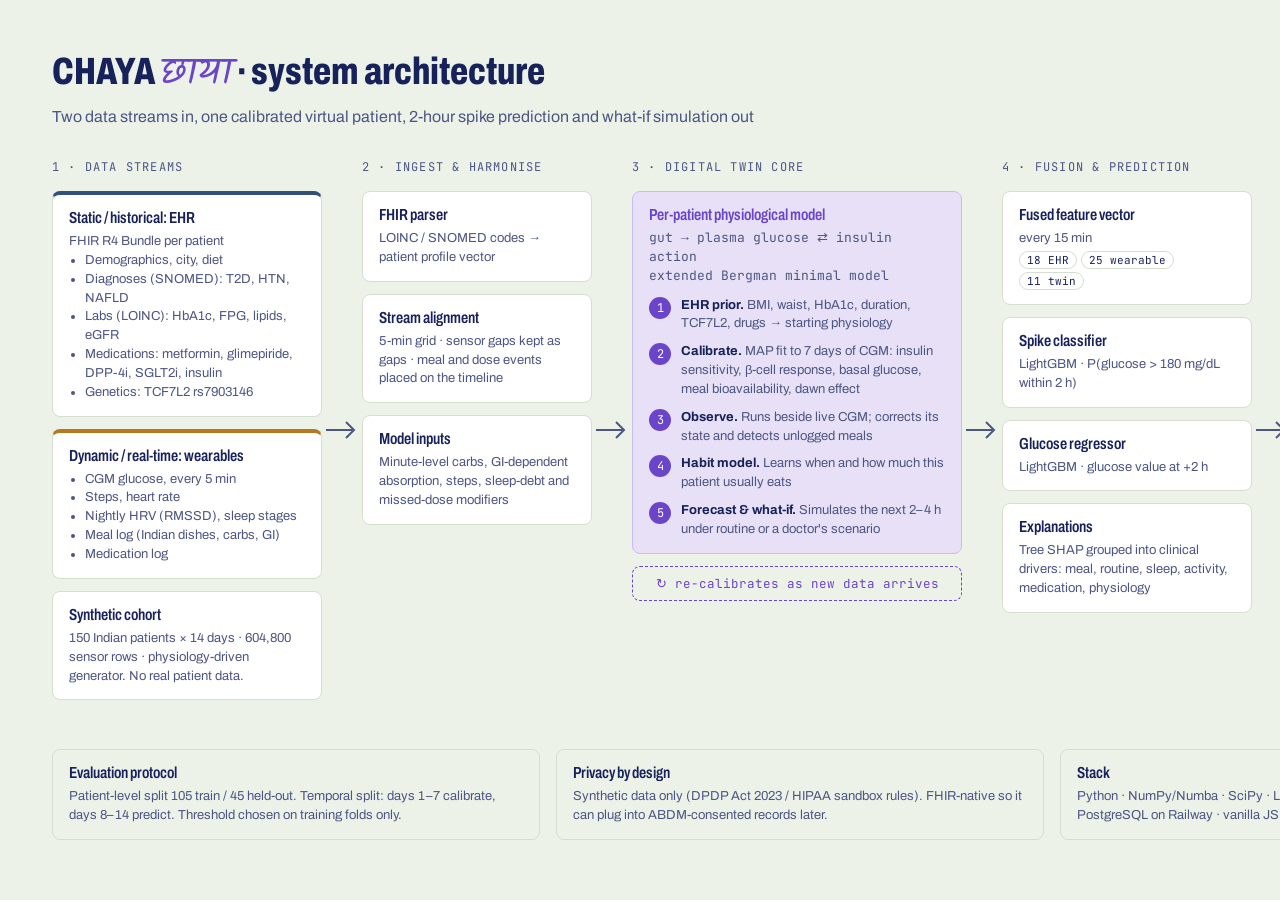
==== docs/src/architecture.html @ 383ad7bc "v1_glucotwin" ====
<!doctype html>
<html lang="en"><head><meta charset="utf-8"><title>Chaya Architecture</title>
<link rel="stylesheet" href="fonts.css">
<style>
@page{size:1600px 880px;margin:0}
:root{--ink:#18225a;--muted:#4d5683;--line:#d5dfd0;--bg:#edf2e9;--twin:#6a44c9;--twin-soft:#e7e0f7;--spike:#bd3326;--amber:#b7791f;--amber-soft:#f6ecd8;--blue:#33507a;--blue-soft:#e3e9f3}
*{box-sizing:border-box}
body{margin:0;width:1600px;height:880px;background:var(--bg);font-family:"Archivo",sans-serif;color:var(--ink);padding:44px 52px;position:relative}
h1{font-family:"Archivo",sans-serif;font-stretch:74%;font-weight:800;font-size:38px;margin:0}
h1 b{color:var(--twin);font-weight:600}
.sub{color:var(--muted);font-size:16px;margin-top:4px}
.cols{display:grid;grid-template-columns:270px 40px 230px 40px 330px 40px 250px 40px 230px;margin-top:34px;align-items:stretch}
.col{display:flex;flex-direction:column;gap:12px}
.ch{font-family:"JetBrains Mono",monospace;font-size:12px;letter-spacing:.1em;text-transform:uppercase;color:var(--muted);height:20px}
.box{background:#fff;border:1px solid var(--line);border-radius:8px;padding:14px 16px}
.box h3{margin:0 0 6px;font-size:16px;font-family:"Archivo",sans-serif;font-stretch:74%;font-weight:600}
.box p,.box li{margin:0;font-size:13px;color:var(--muted);line-height:1.45}
.box ul{margin:0;padding-left:16px}
.static{border-top:4px solid var(--blue)} .dyn{border-top:4px solid var(--amber)}
.twin{background:var(--twin-soft);border-color:#cbbcef}
.twin h3{color:var(--twin)}
.mono{font-family:"JetBrains Mono",monospace;font-size:12px;color:var(--ink)}
.arrow{display:flex;align-items:center;justify-content:center}
.arrow svg{width:40px;height:40px}
.step{display:flex;gap:10px;align-items:flex-start}
.step i{font-style:normal;font-family:"JetBrains Mono",monospace;font-size:12px;background:var(--twin);color:#fff;border-radius:50%;width:22px;height:22px;display:flex;align-items:center;justify-content:center;flex:none;margin-top:1px}
.loop{font-size:12.5px;color:var(--twin);font-family:"JetBrains Mono",monospace;text-align:center;border:1px dashed var(--twin);border-radius:8px;padding:8px}
.bottom{position:absolute;left:52px;right:52px;bottom:40px;display:grid;grid-template-columns:repeat(3,1fr);gap:16px}
.bottom .box{background:transparent}
.tag{display:inline-block;font-family:"JetBrains Mono",monospace;font-size:11px;padding:1px 7px;border-radius:12px;background:#fff;border:1px solid var(--line);margin:3px 4px 0 0;color:var(--ink)}
.out{border-top:4px solid var(--spike)}
</style></head><body>
<h1><span style="text-transform:uppercase;font-weight:800;font-stretch:72%">Chaya</span> <span style="font-family:Kalam;color:var(--twin);font-weight:400">छाया</span> · system architecture</h1>
<div class="sub">Two data streams in, one calibrated virtual patient, 2-hour spike prediction and what-if simulation out</div>
<div class="cols">
  <div class="col">
    <div class="ch">1 · Data streams</div>
    <div class="box static"><h3>Static / historical: EHR</h3>
      <p>FHIR R4 Bundle per patient</p>
      <ul><li>Demographics, city, diet</li><li>Diagnoses (SNOMED): T2D, HTN, NAFLD</li><li>Labs (LOINC): HbA1c, FPG, lipids, eGFR</li><li>Medications: metformin, glimepiride, DPP-4i, SGLT2i, insulin</li><li>Genetics: TCF7L2 rs7903146</li></ul></div>
    <div class="box dyn"><h3>Dynamic / real-time: wearables</h3>
      <ul><li>CGM glucose, every 5 min</li><li>Steps, heart rate</li><li>Nightly HRV (RMSSD), sleep stages</li><li>Meal log (Indian dishes, carbs, GI)</li><li>Medication log</li></ul></div>
    <div class="box"><h3>Synthetic cohort</h3><p>150 Indian patients × 14 days · 604,800 sensor rows · physiology-driven generator. No real patient data.</p></div>
  </div>
  <div class="arrow"><svg viewBox="0 0 40 40"><path d="M4 20h28m-8-8 8 8-8 8" fill="none" stroke="#4d5683" stroke-width="2"/></svg></div>
  <div class="col">
    <div class="ch">2 · Ingest &amp; harmonise</div>
    <div class="box"><h3>FHIR parser</h3><p>LOINC / SNOMED codes → patient profile vector</p></div>
    <div class="box"><h3>Stream alignment</h3><p>5-min grid · sensor gaps kept as gaps · meal and dose events placed on the timeline</p></div>
    <div class="box"><h3>Model inputs</h3><p>Minute-level carbs, GI-dependent absorption, steps, sleep-debt and missed-dose modifiers</p></div>
  </div>
  <div class="arrow"><svg viewBox="0 0 40 40"><path d="M4 20h28m-8-8 8 8-8 8" fill="none" stroke="#4d5683" stroke-width="2"/></svg></div>
  <div class="col">
    <div class="ch">3 · Digital twin core</div>
    <div class="box twin">
      <h3>Per-patient physiological model</h3>
      <p class="mono" style="margin-bottom:10px">gut → plasma glucose ⇄ insulin action<br>extended Bergman minimal model</p>
      <div style="display:grid;gap:9px">
        <div class="step"><i>1</i><p><b style="color:var(--ink)">EHR prior.</b> BMI, waist, HbA1c, duration, TCF7L2, drugs → starting physiology</p></div>
        <div class="step"><i>2</i><p><b style="color:var(--ink)">Calibrate.</b> MAP fit to 7 days of CGM: insulin sensitivity, β-cell response, basal glucose, meal bioavailability, dawn effect</p></div>
        <div class="step"><i>3</i><p><b style="color:var(--ink)">Observe.</b> Runs beside live CGM; corrects its state and detects unlogged meals</p></div>
        <div class="step"><i>4</i><p><b style="color:var(--ink)">Habit model.</b> Learns when and how much this patient usually eats</p></div>
        <div class="step"><i>5</i><p><b style="color:var(--ink)">Forecast &amp; what-if.</b> Simulates the next 2–4 h under routine or a doctor's scenario</p></div>
      </div>
    </div>
    <div class="loop">↻ re-calibrates as new data arrives</div>
  </div>
  <div class="arrow"><svg viewBox="0 0 40 40"><path d="M4 20h28m-8-8 8 8-8 8" fill="none" stroke="#4d5683" stroke-width="2"/></svg></div>
  <div class="col">
    <div class="ch">4 · Fusion &amp; prediction</div>
    <div class="box"><h3>Fused feature vector</h3><p>every 15 min</p>
      <span class="tag">18 EHR</span><span class="tag">25 wearable</span><span class="tag">11 twin</span></div>
    <div class="box"><h3>Spike classifier</h3><p>LightGBM · P(glucose &gt; 180 mg/dL within 2 h)</p></div>
    <div class="box"><h3>Glucose regressor</h3><p>LightGBM · glucose value at +2 h</p></div>
    <div class="box"><h3>Explanations</h3><p>Tree SHAP grouped into clinical drivers: meal, routine, sleep, activity, medication, physiology</p></div>
  </div>
  <div class="arrow"><svg viewBox="0 0 40 40"><path d="M4 20h28m-8-8 8 8-8 8" fill="none" stroke="#4d5683" stroke-width="2"/></svg></div>
  <div class="col">
    <div class="ch">5 · Delivery</div>
    <div class="box out"><h3>FastAPI on Railway</h3><p class="mono">PostgreSQL · /patients<br>/simulate · /notes · /pipeline</p></div>
    <div class="box out"><h3>Chaya web app</h3><ul><li>Home with live forecast slip</li><li>Register, case sheet, stamps</li><li>Reasons, twin physiology</li><li>Rx pad what-if + case notes</li><li>Product tour, case walkthrough</li></ul></div>
    <div class="box"><h3>Patient nudge <span style="color:var(--muted);font-weight:400">(next)</span></h3><p>“Walk 15 min after lunch today”</p></div>
  </div>
</div>
<div class="bottom">
  <div class="box"><h3>Evaluation protocol</h3><p>Patient-level split 105 train / 45 held-out. Temporal split: days 1–7 calibrate, days 8–14 predict. Threshold chosen on training folds only.</p></div>
  <div class="box"><h3>Privacy by design</h3><p>Synthetic data only (DPDP Act 2023 / HIPAA sandbox rules). FHIR-native so it can plug into ABDM-consented records later.</p></div>
  <div class="box"><h3>Stack</h3><p>Python · NumPy/Numba · SciPy · LightGBM · FastAPI · SQLAlchemy · PostgreSQL on Railway · vanilla JS + D3</p></div>
</div>
</body></html>
---- docs/src/fonts.css ----
@font-face{font-family:"IBM Plex Mono";font-weight:400;src:url(fonts/ibm-plex-mono-latin-400-normal.woff2) format("woff2")}
@font-face{font-family:"IBM Plex Mono";font-weight:500;src:url(fonts/ibm-plex-mono-latin-500-normal.woff2) format("woff2")}
@font-face{font-family:"IBM Plex Sans Condensed";font-weight:500;src:url(fonts/ibm-plex-sans-condensed-latin-500-normal.woff2) format("woff2")}
@font-face{font-family:"IBM Plex Sans Condensed";font-weight:600;src:url(fonts/ibm-plex-sans-condensed-latin-600-normal.woff2) format("woff2")}
@font-face{font-family:"IBM Plex Sans";font-weight:400;src:url(fonts/ibm-plex-sans-latin-400-normal.woff2) format("woff2")}
@font-face{font-family:"IBM Plex Sans";font-weight:500;src:url(fonts/ibm-plex-sans-latin-500-normal.woff2) format("woff2")}
@font-face{font-family:"IBM Plex Sans";font-weight:600;src:url(fonts/ibm-plex-sans-latin-600-normal.woff2) format("woff2")}
@font-face{font-family:"Archivo";font-weight:100 900;font-stretch:62% 125%;src:url(fonts/archivo-var.woff2) format("woff2")}
@font-face{font-family:"JetBrains Mono";font-weight:100 800;src:url(fonts/jetbrains-mono-var.woff2) format("woff2")}
@font-face{font-family:"Kalam";font-weight:400;src:url(fonts/kalam-400.woff2) format("woff2");unicode-range:U+0000-00FF,U+2010-2027}
@font-face{font-family:"Kalam";font-weight:700;src:url(fonts/kalam-700.woff2) format("woff2");unicode-range:U+0000-00FF}
@font-face{font-family:"Kalam";font-weight:400;src:url(fonts/kalam-deva-400.woff2) format("woff2");unicode-range:U+0900-097F,U+200C-200D,U+25CC}
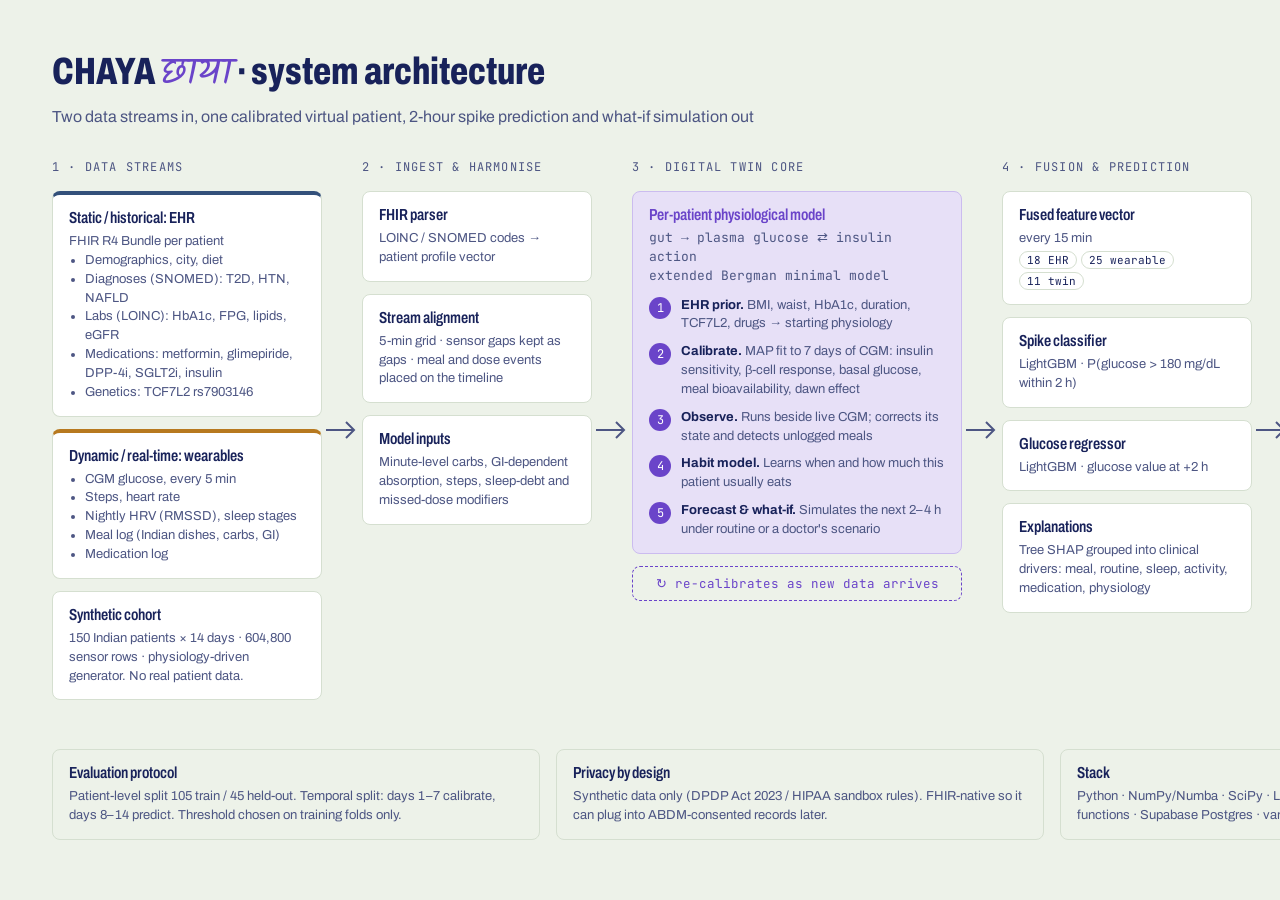
==== commit c6ef50d7: "Docs and screenshots updated for the Vercel + Supabase setup Co-Authored-By: Claude Opus 5.5 <norepl" ====
--- a/docs/src/architecture.html
+++ b/docs/src/architecture.html
@@ -77,7 +77,7 @@
   <div class="arrow"><svg viewBox="0 0 40 40"><path d="M4 20h28m-8-8 8 8-8 8" fill="none" stroke="#4d5683" stroke-width="2"/></svg></div>
   <div class="col">
     <div class="ch">5 · Delivery</div>
-    <div class="box out"><h3>FastAPI on Railway</h3><p class="mono">PostgreSQL · /patients<br>/simulate · /notes · /pipeline</p></div>
+    <div class="box out"><h3>Vercel + Supabase</h3><p class="mono">API function · /patients<br>/notes · /alerts · /meta</p><p>Supabase Postgres with row-level security</p></div>
     <div class="box out"><h3>Chaya web app</h3><ul><li>Home with live forecast slip</li><li>Register, case sheet, stamps</li><li>Reasons, twin physiology</li><li>Rx pad what-if + case notes</li><li>Product tour, case walkthrough</li></ul></div>
     <div class="box"><h3>Patient nudge <span style="color:var(--muted);font-weight:400">(next)</span></h3><p>“Walk 15 min after lunch today”</p></div>
   </div>
@@ -85,6 +85,6 @@
 <div class="bottom">
   <div class="box"><h3>Evaluation protocol</h3><p>Patient-level split 105 train / 45 held-out. Temporal split: days 1–7 calibrate, days 8–14 predict. Threshold chosen on training folds only.</p></div>
   <div class="box"><h3>Privacy by design</h3><p>Synthetic data only (DPDP Act 2023 / HIPAA sandbox rules). FHIR-native so it can plug into ABDM-consented records later.</p></div>
-  <div class="box"><h3>Stack</h3><p>Python · NumPy/Numba · SciPy · LightGBM · FastAPI · SQLAlchemy · PostgreSQL on Railway · vanilla JS + D3</p></div>
+  <div class="box"><h3>Stack</h3><p>Python · NumPy/Numba · SciPy · LightGBM · FastAPI (local pipeline) · Vercel functions · Supabase Postgres · vanilla JS + D3</p></div>
 </div>
 </body></html>
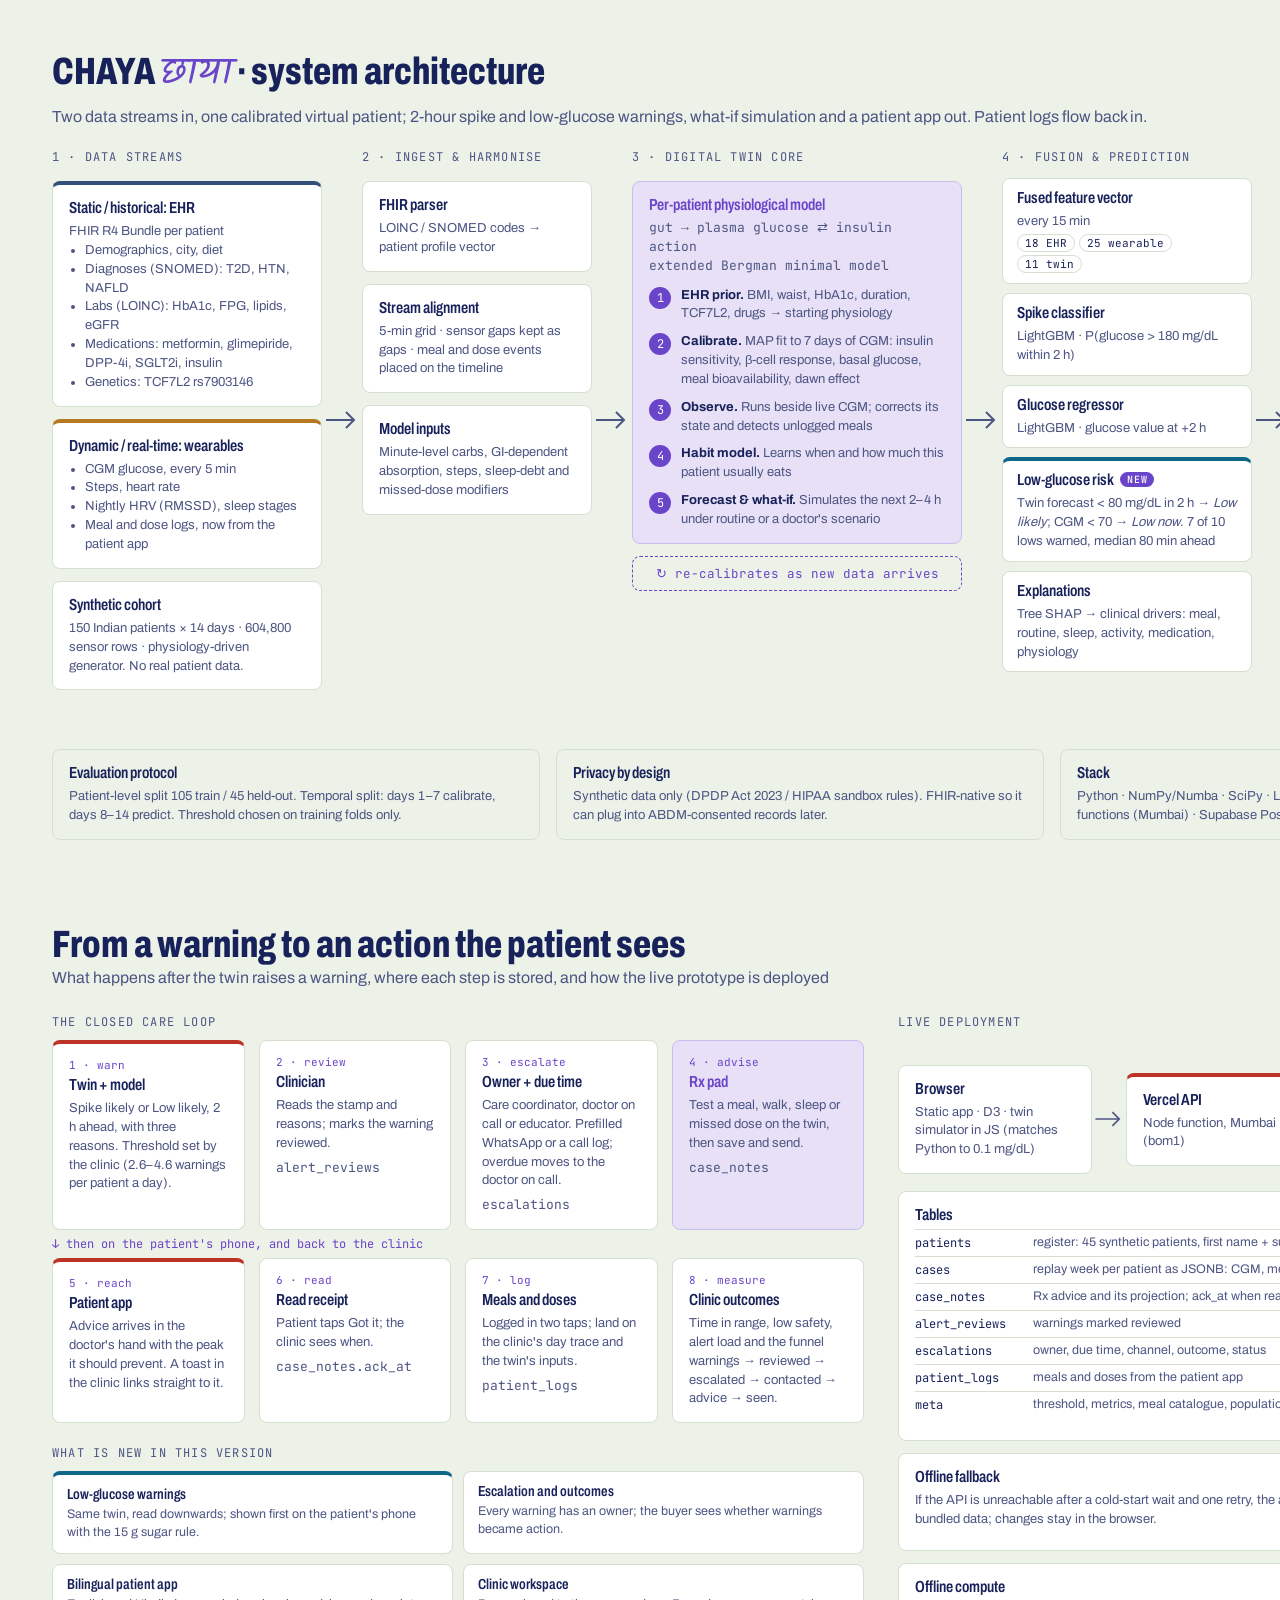
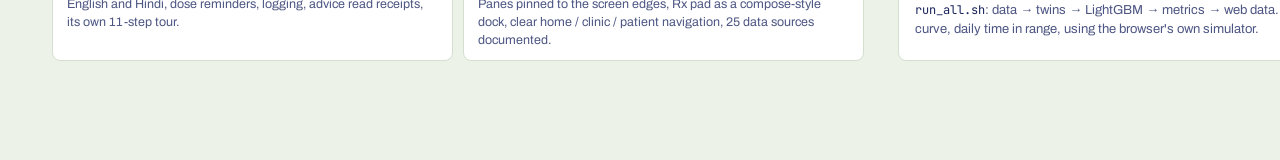
==== commit 94268a19: "Submission docs: README, product brief, model card, two-page architecture, 22-slide presentation, vi" ====
--- a/docs/src/architecture.html
+++ b/docs/src/architecture.html
@@ -5,11 +5,16 @@
 @page{size:1600px 880px;margin:0}
 :root{--ink:#18225a;--muted:#4d5683;--line:#d5dfd0;--bg:#edf2e9;--twin:#6a44c9;--twin-soft:#e7e0f7;--spike:#bd3326;--amber:#b7791f;--amber-soft:#f6ecd8;--blue:#33507a;--blue-soft:#e3e9f3}
 *{box-sizing:border-box}
-body{margin:0;width:1600px;height:880px;background:var(--bg);font-family:"Archivo",sans-serif;color:var(--ink);padding:44px 52px;position:relative}
+body{margin:0;width:1600px;background:var(--bg);font-family:"Archivo",sans-serif;color:var(--ink)}
+.page{width:1600px;height:880px;padding:44px 52px;position:relative;overflow:hidden;break-after:page;page-break-after:always}
+.page:last-child{break-after:auto;page-break-after:auto}
+.pg{position:absolute;right:52px;top:50px;font-family:"JetBrains Mono",monospace;font-size:12px;color:var(--muted);letter-spacing:.08em}
 h1{font-family:"Archivo",sans-serif;font-stretch:74%;font-weight:800;font-size:38px;margin:0}
 h1 b{color:var(--twin);font-weight:600}
 .sub{color:var(--muted);font-size:16px;margin-top:4px}
-.cols{display:grid;grid-template-columns:270px 40px 230px 40px 330px 40px 250px 40px 230px;margin-top:34px;align-items:stretch}
+.cols{display:grid;grid-template-columns:270px 40px 230px 40px 330px 40px 250px 40px 230px;margin-top:24px;align-items:stretch}
+.cols .col:nth-child(7) .box{padding:10px 14px}
+.cols .col:nth-child(7){gap:9px}
 .col{display:flex;flex-direction:column;gap:12px}
 .ch{font-family:"JetBrains Mono",monospace;font-size:12px;letter-spacing:.1em;text-transform:uppercase;color:var(--muted);height:20px}
 .box{background:#fff;border:1px solid var(--line);border-radius:8px;padding:14px 16px}
@@ -29,9 +34,30 @@
 .bottom .box{background:transparent}
 .tag{display:inline-block;font-family:"JetBrains Mono",monospace;font-size:11px;padding:1px 7px;border-radius:12px;background:#fff;border:1px solid var(--line);margin:3px 4px 0 0;color:var(--ink)}
 .out{border-top:4px solid var(--spike)}
+.low{border-top:4px solid #0e6688}
+.new{display:inline-block;font-family:"JetBrains Mono",monospace;font-size:10px;letter-spacing:.08em;text-transform:uppercase;color:#fff;background:var(--twin);border-radius:10px;padding:1px 7px;margin-left:6px;vertical-align:2px;font-stretch:100%;font-weight:500}
+/* page 2 */
+.p2{display:grid;grid-template-columns:1.25fr 1fr;gap:34px;margin-top:28px}
+.loopwrap{position:relative}
+.lane{display:grid;grid-template-columns:repeat(4,1fr);gap:14px}
+.lane .box{min-height:150px}
+.lh{font-family:"JetBrains Mono",monospace;font-size:12px;letter-spacing:.1em;text-transform:uppercase;color:var(--muted);margin:0 0 10px}
+.n{font-family:"JetBrains Mono",monospace;font-size:11px;color:var(--twin);display:block;margin-bottom:4px}
+.down{display:flex;justify-content:space-around;height:28px;align-items:center;color:var(--muted)}
+.dep{display:grid;gap:12px}
+.deprow{display:grid;grid-template-columns:1fr 34px 1fr 34px 1fr;align-items:center}
+.tbl{width:100%;border-collapse:collapse;font-size:12.5px}
+.tbl td{padding:5px 0;border-top:1px solid var(--line);color:var(--muted);vertical-align:top}
+.tbl td:first-child{font-family:"JetBrains Mono",monospace;color:var(--ink);width:118px;font-size:12px}
+.news{display:grid;grid-template-columns:1fr 1fr;gap:10px}
+.news .box{padding:11px 14px}
+.news .box h3{font-size:14.5px;margin-bottom:3px}
+.news .box p{font-size:12.5px}
 </style></head><body>
+<section class="page">
+<span class="pg">1 / 2 · PIPELINE</span>
 <h1><span style="text-transform:uppercase;font-weight:800;font-stretch:72%">Chaya</span> <span style="font-family:Kalam;color:var(--twin);font-weight:400">छाया</span> · system architecture</h1>
-<div class="sub">Two data streams in, one calibrated virtual patient, 2-hour spike prediction and what-if simulation out</div>
+<div class="sub">Two data streams in, one calibrated virtual patient; 2-hour spike and low-glucose warnings, what-if simulation and a patient app out. Patient logs flow back in.</div>
 <div class="cols">
   <div class="col">
     <div class="ch">1 · Data streams</div>
@@ -39,7 +65,7 @@
       <p>FHIR R4 Bundle per patient</p>
       <ul><li>Demographics, city, diet</li><li>Diagnoses (SNOMED): T2D, HTN, NAFLD</li><li>Labs (LOINC): HbA1c, FPG, lipids, eGFR</li><li>Medications: metformin, glimepiride, DPP-4i, SGLT2i, insulin</li><li>Genetics: TCF7L2 rs7903146</li></ul></div>
     <div class="box dyn"><h3>Dynamic / real-time: wearables</h3>
-      <ul><li>CGM glucose, every 5 min</li><li>Steps, heart rate</li><li>Nightly HRV (RMSSD), sleep stages</li><li>Meal log (Indian dishes, carbs, GI)</li><li>Medication log</li></ul></div>
+      <ul><li>CGM glucose, every 5 min</li><li>Steps, heart rate</li><li>Nightly HRV (RMSSD), sleep stages</li><li>Meal and dose logs, now from the patient app</li></ul></div>
     <div class="box"><h3>Synthetic cohort</h3><p>150 Indian patients × 14 days · 604,800 sensor rows · physiology-driven generator. No real patient data.</p></div>
   </div>
   <div class="arrow"><svg viewBox="0 0 40 40"><path d="M4 20h28m-8-8 8 8-8 8" fill="none" stroke="#4d5683" stroke-width="2"/></svg></div>
@@ -72,19 +98,76 @@
       <span class="tag">18 EHR</span><span class="tag">25 wearable</span><span class="tag">11 twin</span></div>
     <div class="box"><h3>Spike classifier</h3><p>LightGBM · P(glucose &gt; 180 mg/dL within 2 h)</p></div>
     <div class="box"><h3>Glucose regressor</h3><p>LightGBM · glucose value at +2 h</p></div>
-    <div class="box"><h3>Explanations</h3><p>Tree SHAP grouped into clinical drivers: meal, routine, sleep, activity, medication, physiology</p></div>
+    <div class="box low"><h3>Low-glucose risk<span class="new">new</span></h3><p>Twin forecast &lt; 80 mg/dL in 2 h → <i>Low likely</i>; CGM &lt; 70 → <i>Low now</i>. 7 of 10 lows warned, median 80 min ahead</p></div>
+    <div class="box"><h3>Explanations</h3><p>Tree SHAP → clinical drivers: meal, routine, sleep, activity, medication, physiology</p></div>
   </div>
   <div class="arrow"><svg viewBox="0 0 40 40"><path d="M4 20h28m-8-8 8 8-8 8" fill="none" stroke="#4d5683" stroke-width="2"/></svg></div>
   <div class="col">
     <div class="ch">5 · Delivery</div>
-    <div class="box out"><h3>Vercel + Supabase</h3><p class="mono">API function · /patients<br>/notes · /alerts · /meta</p><p>Supabase Postgres with row-level security</p></div>
-    <div class="box out"><h3>Chaya web app</h3><ul><li>Home with live forecast slip</li><li>Register, case sheet, stamps</li><li>Reasons, twin physiology</li><li>Rx pad what-if + case notes</li><li>Product tour, case walkthrough</li></ul></div>
-    <div class="box"><h3>Patient nudge <span style="color:var(--muted);font-weight:400">(next)</span></h3><p>“Walk 15 min after lunch today”</p></div>
+    <div class="box out"><h3>Simulated clinic</h3><ul><li>Pinned register, case sheet, stamps</li><li>Reasons, twin physiology</li><li>Escalation: owner, WhatsApp, call log</li><li>Rx pad dock: what-if → save &amp; send</li><li>Alert threshold · Outcomes page</li></ul></div>
+    <div class="box out"><h3>Patient app<span class="new">new</span></h3><ul><li>English · हिंदी</li><li>Glucose + 2 h shadow, plain warnings</li><li>Dose reminders, meal logging</li><li>Doctor's advice with read receipt</li></ul></div>
+    <div class="loop" style="text-align:left">↺ meals and doses logged in the app feed the twin's inputs</div>
   </div>
 </div>
 <div class="bottom">
   <div class="box"><h3>Evaluation protocol</h3><p>Patient-level split 105 train / 45 held-out. Temporal split: days 1–7 calibrate, days 8–14 predict. Threshold chosen on training folds only.</p></div>
   <div class="box"><h3>Privacy by design</h3><p>Synthetic data only (DPDP Act 2023 / HIPAA sandbox rules). FHIR-native so it can plug into ABDM-consented records later.</p></div>
-  <div class="box"><h3>Stack</h3><p>Python · NumPy/Numba · SciPy · LightGBM · FastAPI (local pipeline) · Vercel functions · Supabase Postgres · vanilla JS + D3</p></div>
+  <div class="box"><h3>Stack</h3><p>Python · NumPy/Numba · SciPy · LightGBM · FastAPI (local pipeline) · Vercel functions (Mumbai) · Supabase Postgres · vanilla JS + D3</p></div>
 </div>
+</section>
+
+<section class="page">
+<span class="pg">2 / 2 · CARE LOOP &amp; DEPLOYMENT</span>
+<h1>From a warning to an action the patient sees</h1>
+<div class="sub">What happens after the twin raises a warning, where each step is stored, and how the live prototype is deployed</div>
+<div class="p2">
+  <div>
+    <div class="lh">The closed care loop</div>
+    <div class="lane">
+      <div class="box out"><span class="n">1 · warn</span><h3>Twin + model</h3><p>Spike likely or Low likely, 2 h ahead, with three reasons. Threshold set by the clinic (2.6–4.6 warnings per patient a day).</p></div>
+      <div class="box"><span class="n">2 · review</span><h3>Clinician</h3><p>Reads the stamp and reasons; marks the warning reviewed.</p><p class="mono" style="margin-top:6px">alert_reviews</p></div>
+      <div class="box"><span class="n">3 · escalate</span><h3>Owner + due time</h3><p>Care coordinator, doctor on call or educator. Prefilled WhatsApp or a call log; overdue moves to the doctor on call.</p><p class="mono" style="margin-top:6px">escalations</p></div>
+      <div class="box twin"><span class="n">4 · advise</span><h3>Rx pad</h3><p>Test a meal, walk, sleep or missed dose on the twin, then save and send.</p><p class="mono" style="margin-top:6px">case_notes</p></div>
+    </div>
+    <div class="down" style="justify-content:flex-start;gap:10px;font-family:'JetBrains Mono',monospace;font-size:12px;color:var(--twin)">↓ then on the patient's phone, and back to the clinic</div>
+    <div class="lane">
+      <div class="box out"><span class="n">5 · reach</span><h3>Patient app</h3><p>Advice arrives in the doctor's hand with the peak it should prevent. A toast in the clinic links straight to it.</p></div>
+      <div class="box"><span class="n">6 · read</span><h3>Read receipt</h3><p>Patient taps Got it; the clinic sees when.</p><p class="mono" style="margin-top:6px">case_notes.ack_at</p></div>
+      <div class="box"><span class="n">7 · log</span><h3>Meals and doses</h3><p>Logged in two taps; land on the clinic's day trace and the twin's inputs.</p><p class="mono" style="margin-top:6px">patient_logs</p></div>
+      <div class="box"><span class="n">8 · measure</span><h3>Clinic outcomes</h3><p>Time in range, low safety, alert load and the funnel warnings → reviewed → escalated → contacted → advice → seen.</p></div>
+    </div>
+    <div class="lh" style="margin-top:22px">What is new in this version</div>
+    <div class="news">
+      <div class="box low"><h3>Low-glucose warnings</h3><p>Same twin, read downwards; shown first on the patient's phone with the 15 g sugar rule.</p></div>
+      <div class="box"><h3>Escalation and outcomes</h3><p>Every warning has an owner; the buyer sees whether warnings became action.</p></div>
+      <div class="box"><h3>Bilingual patient app</h3><p>English and Hindi, dose reminders, logging, advice read receipts, its own 11-step tour.</p></div>
+      <div class="box"><h3>Clinic workspace</h3><p>Panes pinned to the screen edges, Rx pad as a compose-style dock, clear home / clinic / patient navigation, 25 data sources documented.</p></div>
+    </div>
+  </div>
+  <div class="dep">
+    <div class="lh">Live deployment</div>
+    <div class="deprow">
+      <div class="box"><h3>Browser</h3><p>Static app · D3 · twin simulator in JS (matches Python to 0.1 mg/dL)</p></div>
+      <div class="arrow"><svg viewBox="0 0 40 40"><path d="M4 20h28m-8-8 8 8-8 8" fill="none" stroke="#4d5683" stroke-width="2"/></svg></div>
+      <div class="box out"><h3>Vercel API</h3><p>Node function, Mumbai (bom1)</p></div>
+      <div class="arrow"><svg viewBox="0 0 40 40"><path d="M4 20h28m-8-8 8 8-8 8" fill="none" stroke="#4d5683" stroke-width="2"/></svg></div>
+      <div class="box static"><h3>Supabase</h3><p>Postgres, row-level security, column-level write grants</p></div>
+    </div>
+    <div class="box">
+      <h3>Tables</h3>
+      <table class="tbl">
+        <tr><td>patients</td><td>register: 45 synthetic patients, first name + surname</td></tr>
+        <tr><td>cases</td><td>replay week per patient as JSONB: CGM, meals, predictions, twin state</td></tr>
+        <tr><td>case_notes</td><td>Rx advice and its projection; ack_at when read</td></tr>
+        <tr><td>alert_reviews</td><td>warnings marked reviewed</td></tr>
+        <tr><td>escalations</td><td>owner, due time, channel, outcome, status</td></tr>
+        <tr><td>patient_logs</td><td>meals and doses from the patient app</td></tr>
+        <tr><td>meta</td><td>threshold, metrics, meal catalogue, population</td></tr>
+      </table>
+    </div>
+    <div class="box"><h3>Offline fallback</h3><p>If the API is unreachable after a cold-start wait and one retry, the app says <i>Offline demo</i> and runs from bundled data; changes stay in the browser.</p></div>
+    <div class="box"><h3>Offline compute</h3><p><span class="mono">run_all.sh</span>: data → twins → LightGBM → metrics → web data. <span class="mono">build_outcomes.js</span>: low flags, threshold curve, daily time in range, using the browser's own simulator.</p></div>
+  </div>
+</div>
+</section>
 </body></html>
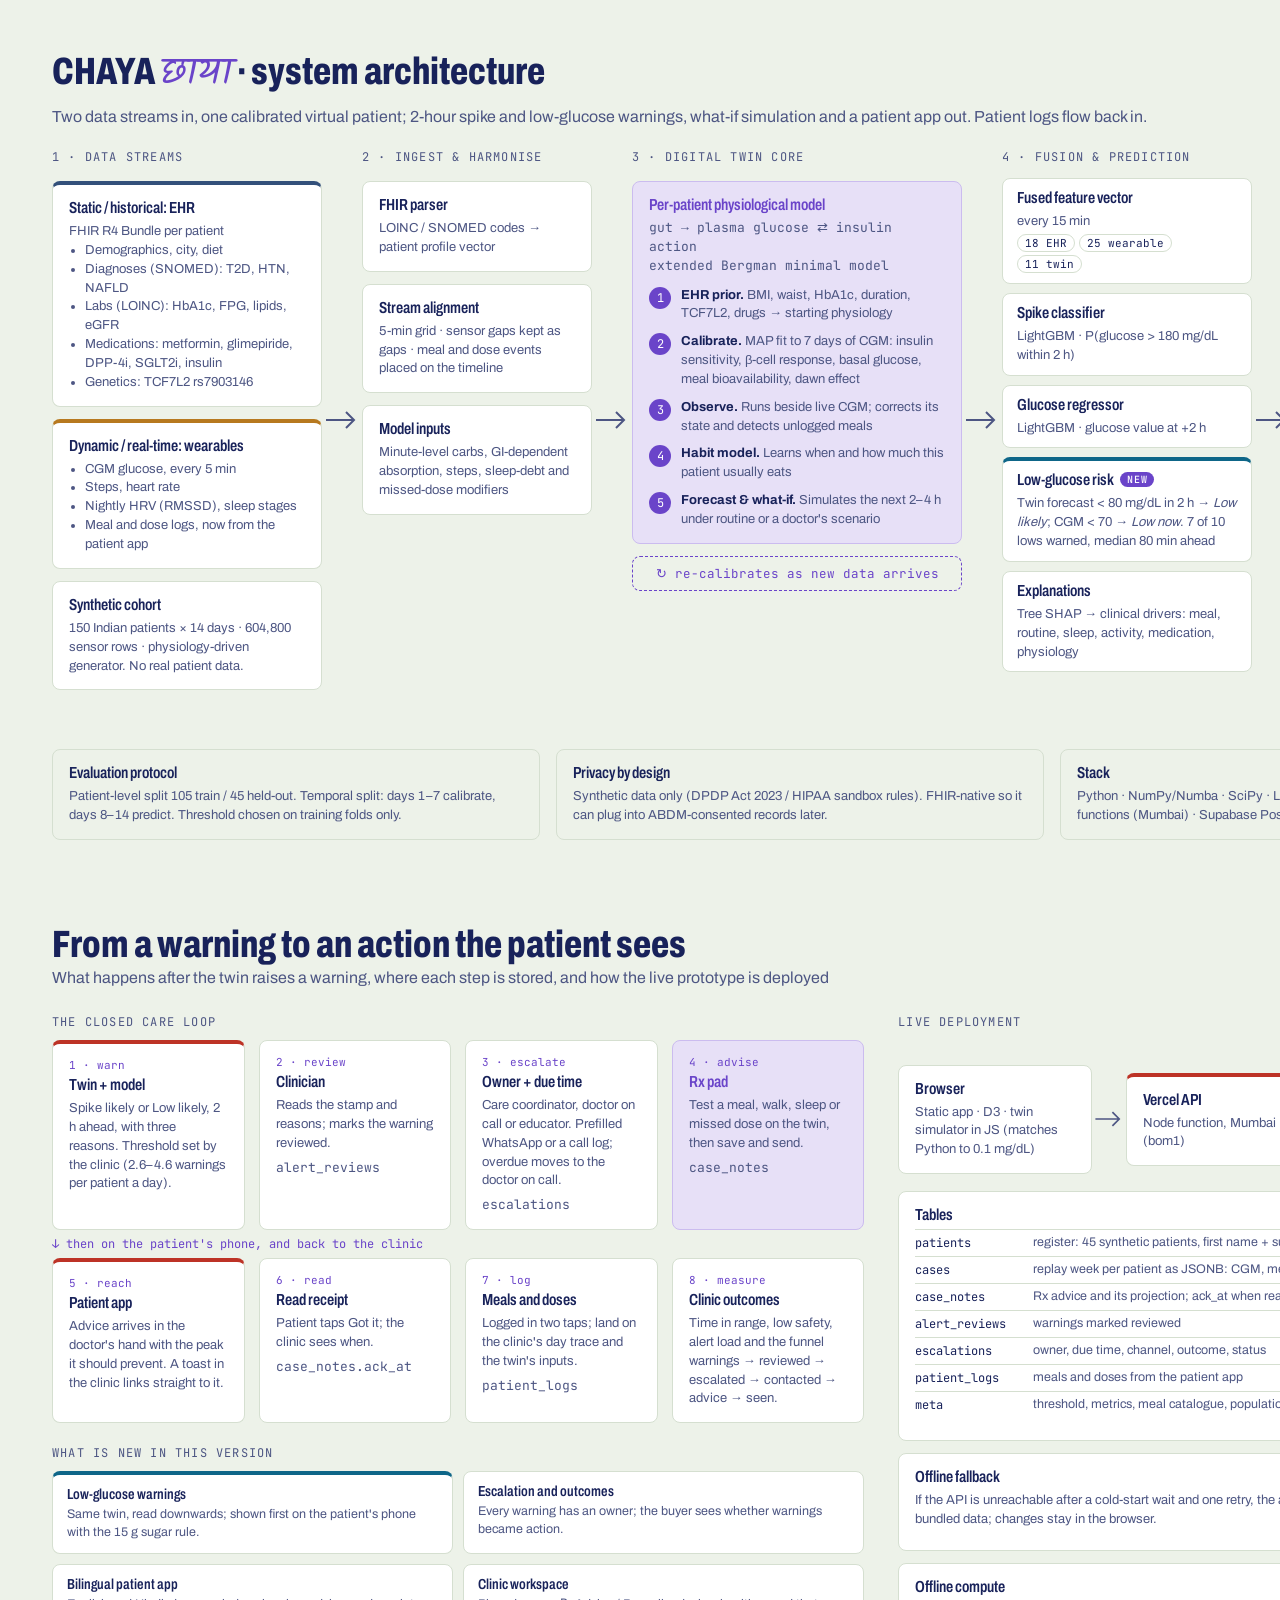
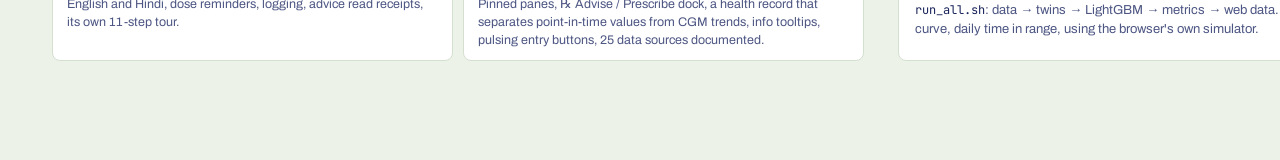
==== commit 402688ca: "Docs for the latest build: 24-slide deck (health record, first-visit slides, new screenshots), archi" ====
--- a/docs/src/architecture.html
+++ b/docs/src/architecture.html
@@ -141,7 +141,7 @@
       <div class="box low"><h3>Low-glucose warnings</h3><p>Same twin, read downwards; shown first on the patient's phone with the 15 g sugar rule.</p></div>
       <div class="box"><h3>Escalation and outcomes</h3><p>Every warning has an owner; the buyer sees whether warnings became action.</p></div>
       <div class="box"><h3>Bilingual patient app</h3><p>English and Hindi, dose reminders, logging, advice read receipts, its own 11-step tour.</p></div>
-      <div class="box"><h3>Clinic workspace</h3><p>Panes pinned to the screen edges, Rx pad as a compose-style dock, clear home / clinic / patient navigation, 25 data sources documented.</p></div>
+      <div class="box"><h3>Clinic workspace</h3><p>Pinned panes, ℞ Advise / Prescribe dock, a health record that separates point-in-time values from CGM trends, info tooltips, pulsing entry buttons, 25 data sources documented.</p></div>
     </div>
   </div>
   <div class="dep">
